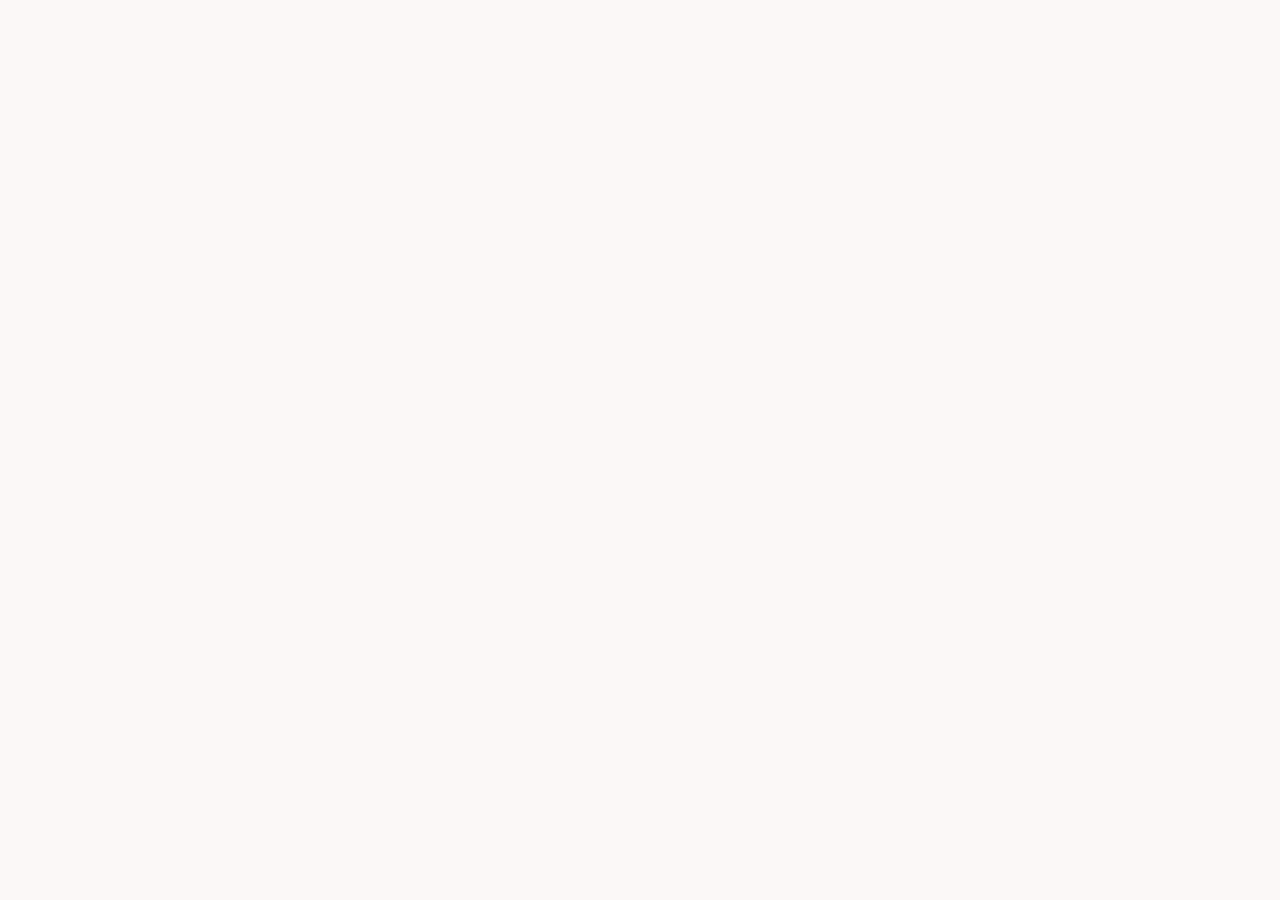
==== index.html @ 5ee0373e "第一次提交 上传网站" ====
<!DOCTYPE html>
<html>
<head>
<meta http-equiv="Content-Type" content="text/html; charset=UTF-8"/>
<meta http-equiv="X-UA-Compatible" content="IE=edge,chrome=1"/>
<meta name="viewport" content="width=device-width,initial-scale=1.0"/>
<meta name="description" content="Put on headphones"/>
<title>eLuvLetter</title>
<link rel="shortcut icon" type="image/x-icon" href="[data-uri]"/>
<link href="https://fonts.googleapis.com/css2?family=Dancing+Script:wght@400;500;600;700&family=Ma+Shan+Zheng&family=ZCOOL+KuaiLe&family=ZCOOL+QingKe+HuangYou&display=swap" rel="stylesheet">
<style>
@font-face{font-family:'Satisfy';font-style:normal;font-weight:400;src:url('[data-uri]') format('woff2')}html,body,div,span,applet,object,iframe,h1,h2,h3,h4,h5,h6,p,blockquote,pre,a,abbr,acronym,address,big,cite,code,del,dfn,em,img,ins,kbd,q,s,samp,small,strike,strong,sub,sup,tt,var,b,u,i,center,dl,dt,dd,ol,ul,li,fieldset,form,label,legend,table,caption,tbody,tfoot,thead,tr,th,td,article,aside,canvas,details,embed,figure,figcaption,footer,header,hgroup,menu,nav,output,ruby,section,summary,time,mark,audio,video{margin:0;padding:0;border:0;font:inherit;font-size:100%;vertical-align:baseline}article,aside,details,figcaption,figure,footer,header,hgroup,menu,nav,section,summary{display:block}html{line-height:1;-ms-content-zooming:none}body{font-family:'Dancing Script','Satisfy','ZCOOL KuaiLe','ZCOOL QingKe HuangYou','Ma Shan Zheng','STKaiti','KaiTi',cursive,serif;color:#837362;background:#fbf8f7;opacity:0}a{color:#9b4849;text-decoration:none;display:block}.unselect{-webkit-user-select:none;-moz-user-select:none;-khtml-user-select:none;-ms-user-select:none;-o-user-select:none;user-select:none}#wax{display:block;width:150px;height:150px;background:url([data-uri]) no-repeat}#wax-half{display:none;margin:0 auto;margin-top:45px;margin-bottom:-120px;width:139px;height:75px;background:url([data-uri]) no-repeat;background-position-y:-80px}#stamp{float:right;display:block;width:135px;height:110px;margin-top:-100px;margin-right:-7px;background:url([data-uri]) no-repeat}#stamp img{display:block;margin:8% auto;height:82%}#recipient{font-size:1.5em;line-height:1.6;float:left;cursor:default;user-select:none;-webkit-user-select:none;-moz-user-select:none;-o-user-select:none;color:#9b4849}#envelope{display:none}#open{width:150px;text-align:center;margin-top:50px;margin-left:200px}#flipback{position:fixed;bottom:5px;right:3px;font-size:20px}#close{position:absolute;bottom:0px;right:0px;display:block;width:100%;height:100%;cursor:grab}section.container{position:relative;width:600px;height:300px;margin:280px auto 0;perspective:1000px;-webkit-perspective:1000px;-moz-perspective:1000px}section.container>form.flip{width:100%;height:100%;position:absolute;transform:rotateY(180deg);-webkit-transform:rotateY(180deg);-moz-transform:rotateY(180deg);transform-style:preserve-3d;-webkit-transform-style:preserve-3d;-moz-transform-style:preserve-3d;transition:transform 0.7s 0s;-webkit-transition:-webkit-transform 0.7s 0s;-moz-transition:-moz-transform 0.7s 0s;transform-origin:center center;-webkit-transform-origin:center center;-moz-transform-origin:center center}section.container>form.flip>.front,section.container>form.flip>.back{position:absolute;width:100%;height:100%;backface-visibility:hidden;-webkit-backface-visibility:hidden;-moz-backface-visibility:hidden}section.container>form.flip>.back{transform:rotateY(180deg);-webkit-transform:rotateY(180deg);-moz-transform:rotateY(180deg);background:#837362;box-shadow:inset 0 10px 30px -10px rgba(0,0,0,0.3),inset 0 1px 0 rgba(0,0,0,0.2),inset 0 2px 0 rgba(255,255,255,0.2)}section.container:target>form.flip{transform:rotateY(0deg);-webkit-transform:rotateY(0deg);-moz-transform:rotateY(0deg)}.no-csstransforms3d section.container:target>form.flip>.back{display:none}.container#lid{position:relative;width:100%;height:50%;perspective:800px;-webkit-perspective:800px;-moz-perspective:800px;z-index:2;transition:z-index 0s 1s;-webkit-transition:z-index 0s 1s;-moz-transition:z-index 0s 1s}.no-csstransforms3d .container#lid{transition:none;-webkit-transition:none;-moz-transition:none}#content:target .container#lid{z-index:-1;transition:z-index 0s .5s;-webkit-transition:z-index 0s .5s;-moz-transition:z-index 0s .5s}.no-csstransforms3d #content:target .container#lid{transition:none;-webkit-transition:none;-moz-transition:none}.no-csstransforms3d .container#lid .back{display:none}.no-csstransforms3d #content:target .container#lid .back{display:block;top:-150px}#lid .flip{width:100%;height:100%;position:absolute;transform-style:preserve-3d;-webkit-transform-style:preserve-3d;-moz-transform-style:preserve-3d;transition:transform 0.5s 1s;-webkit-transition:-webkit-transform 0.5s 1s;-moz-transition:-moz-transform 0.5s 1s;transform-origin:left top;-webkit-transform-origin:left top;-moz-transform-origin:left top}#lid .flip>.front,#lid .flip>.back{position:absolute;width:100%;height:100%;backface-visibility:hidden;-webkit-backface-visibility:hidden;-moz-backface-visibility:hidden}#lid .flip>.back{transform:rotateX(180deg);-webkit-transform:rotateX(180deg);-moz-transform:rotateX(180deg)}#content:target #lid .flip{transform:rotateX(180deg);-webkit-transform:rotateX(180deg);-moz-transform:rotateX(180deg);transition-duration:0.5s;-webkit-transition-duration:0.5s;-moz-transition-duration:0.5s;transition-delay:0s;-webkit-transition-delay:0s;-moz-transition-delay:0s}#letter .flip>div,#lid .flip>div,section.container>form.flip>div{box-sizing:border-box;-webkit-box-sizing:border-box;-moz-box-sizing:border-box}#lid .flip .front,section.container>form.flip .front{background:beige url("[data-uri]");border:1px #eae1d5 solid;box-shadow:inset 0 0 10px 1px rgba(255,255,255,0.6),0 2px 3px -2px rgba(0,0,0,0.6);padding:20px 30px;color:#837362;text-shadow:0 1px 0 #fff,0 1px 0 #fff}section.container>form.flip>.front{font-size:1.25em;background:beige url("[data-uri]");padding:120px 20px 20px 40%;border:1px #eae1d5 solid}#lid .flip .front{font-size:1.25em;border-radius:0 0 40px 40px}#lid .flip .back{background:#837362;border-radius:40px 40px 0 0;border:35px solid rgba(255,255,255,0.1);border-bottom:none;box-shadow:inset 0 10px 30px 10px rgba(0,0,0,0.1)}#top{text-align:right;background:beige url("[data-uri]");background:-moz-linear-gradient(top,rgba(255,255,255,0) 0%,rgba(163,140,130,0.17) 100%),url("[data-uri]");background:-webkit-gradient(linear,left top,left bottom,color-stop(0%,rgba(255,255,255,0)),color-stop(100%,rgba(163,140,130,0.17))),url("[data-uri]");background:-webkit-linear-gradient(top,rgba(255,255,255,0) 0%,rgba(163,140,130,0.17) 100%),url("[data-uri]");background:-o-linear-gradient(top,rgba(255,255,255,0) 0%,rgba(163,140,130,0.17) 100%),url("[data-uri]");background:-ms-linear-gradient(top,rgba(255,255,255,0) 0%,rgba(163,140,130,0.17) 100%),url("[data-uri]");box-sizing:border-box;-webkit-box-sizing:border-box;-moz-box-sizing:border-box;width:100%;height:65%;position:absolute;left:0;bottom:0;z-index:1;border:1px #eae1d5 solid;box-shadow:inset 0 0 10px 1px rgba(255,255,255,0.6),0 -2px 4px -3px rgba(0,0,0,0.75),0 2px 3px -2px rgba(0,0,0,0.6)}#data{height:210px;overflow-y:auto;touch-action:pan-y}#data::-webkit-scrollbar{width:11px}#data::-webkit-scrollbar-thumb{background:#908172;border-radius:5px}#data::-webkit-scrollbar-track{border-radius:10px;background-color:#eae1d5}#letter{background:#fafafa;width:90%;height:95%;position:absolute;left:5%;top:5%;z-index:0;transition:0s 0s;-webkit-transition:.5s .5s;-moz-transition:.5s .5s;-o-transition:0s 0s}#content:target #letter{top:-40%;transition:.5s .5s;-webkit-transition:.5s .5s;-moz-transition:.5s .5s;-o-transition:.5s .5s}#letter .container{position:absolute;width:100%;perspective:800px;-webkit-perspective:800px;-moz-perspective:800px;top:0;left:0;transition:0s 0s;-webkit-transition:0s 0s;-moz-transition:0s 0s;z-index:1}#letter .flip{width:100%;height:100%}#letter .flip{position:absolute;transform-style:preserve-3d;-webkit-transform-style:preserve-3d;-moz-transform-style:preserve-3d;transition:transform 0.5s 0s;-webkit-transition:-webkit-transform 0.5s 0s;-moz-transition:-moz-transform 0.5s 0s;transform-origin:left top;-webkit-transform-origin:left top;-moz-transform-origin:left top}#letter .flip>.front,#letter .flip>.back{position:absolute;width:100%;height:100%;backface-visibility:hidden;-webkit-backface-visibility:hidden;-moz-backface-visibility:hidden}#letter .flip>.back{transform:rotateX(180deg);-webkit-transform:rotateX(180deg);-moz-transform:rotateX(180deg)}#content:target #letter .flip{transform:rotateX(180deg);-webkit-transform:rotateX(180deg);-moz-transform:rotateX(180deg);transition-duration:0.5s;-webkit-transition-duration:0.5s;-moz-transition-duration:0.5s;transition-delay:1s;-webkit-transition-delay:1s;-moz-transition-delay:1s}#content:target #letter .container{z-index:-1;transition:z-index 0s 1.5s;-webkit-transition:z-index 0s 1.5s;-moz-transition:z-index 0s 1.5s}#letter .flip .front{background:#fafafa;box-shadow:0 2px 3px 0 rgba(0,0,0,0.2)}.no-csstransforms3d #content:target #letter .flip .front{display:none}#letter .flip .back{background:#fafafa;background:-webkit-linear-gradient(top,#fafafa 90%,#f7f7f7 100%);background:-moz-linear-gradient(top,#fafafa 80%,#f7f7f7 100%);padding:40px 40px 0;font-size:18px;line-height:1.6;font-family:'Dancing Script','Satisfy','ZCOOL KuaiLe','ZCOOL QingKe HuangYou','Ma Shan Zheng','STKaiti','KaiTi',cursive,serif;border-bottom:1px solid rgba(255,255,255,0.5);box-shadow:0 -5px 8px -4px rgba(0,0,0,0.15)}.no-csstransforms3d #content:target #letter .flip .back{top:-140px}.letter{font-family:cursive}html{overscroll-behavior:none;touch-action:pan-y}#jsi-cherry-container{position:fixed;top:0;width:100%;height:100%;margin:0;padding:0;background-color:transparent;overflow:hidden;opacity:0.618;z-index:99}canvas{position:fixed;padding:0;margin:0;width:100%;height:100%;z-index:-1;top:0}@keyframes heartbit{0%{transform:rotate(45deg) scale(0.5)}100%{transform:rotate(45deg) scale(1)}}.heart{width:200px;height:200px;background:#e74949;position:absolute;transform:rotate(45deg) scale(0.5);animation:heartbit 0.5s alternate infinite}.heart::before{content:'';width:200px;height:100px;background:#e74949;position:absolute;left:0;top:-99px;border-radius:100px 100px 0 0}.heart::after{content:'';width:100px;height:200px;background:#e74949;position:absolute;left:-99px;top:0;border-radius:100px 0 0 100px}.typed-cursor{opacity:1;animation:blink 0.7s infinite;-webkit-animation:blink 0.7s infinite}@keyframes blink{0%{opacity:1}50%{opacity:0}100%{opacity:1}}@-webkit-keyframes blink{0%{opacity:1}50%{opacity:0}100%{opacity:1}}#footer{position:fixed;top:10px;right:10px}#music_btn{position:relative;margin:0 auto;display:none;width:40px;height:40px;cursor:pointer;background:url([data-uri]) no-repeat}.play{background-position-y:0px !important}.mute{background-position-y:-40px !important}
</style>
<script src="https://cdn.bootcdn.net/ajax/libs/jquery/3.7.1/jquery.min.js"></script>
</head>
<body class="unselect">
<div id="jsi-cherry-container"><canvas id="sakura"></canvas></div>
<div id="envelope">
<section class="container" id="contact">
<form class="flip">
<div class="front">
<a id="stamp" href="#"><img src="[data-uri]" alt="stamp"></a>
<span id="recipient"></span>
</div>
<div id="content" class="back">
<div id="letter">
<div class="container">
<div class="flip">
<div class="front"></div>
<div class="back">
<div id="data"><p class="letter"></p></div>
<a id="close" href="#"></a>
</div>
</div>
</div>
</div>
<div id="top">
<a id="wax-half" href="#"></a>
<a id="flipback" href="#contact">&hearts;</a>
</div>
<div id="lid" class="container">
<div class="flip">
<div class="front">
<a id="open" href="#content"><span id="wax"></span></a>
</div>
<div class="back"></div>
</div>
</div>
</div>
</form>
</section>
<div id="footer">
<audio id="music" preload="none" loop></audio>
<a id="music_btn" class="play" href="javascript:playPause();"></a>
</div>
</div>
<script id="sakura_point_vsh" type="x-shader/x_vertex">
uniform mat4 uProjection;uniform mat4 uModelview;uniform vec3 uResolution;uniform vec3 uOffset;uniform vec3 uDOF;uniform vec3 uFade;attribute vec3 aPosition;attribute vec3 aEuler;attribute vec2 aMisc;varying vec3 pposition;varying float psize;varying float palpha;varying float pdist;varying vec3 normX;varying vec3 normY;varying vec3 normZ;varying vec3 normal;varying float diffuse;varying float specular;varying float rstop;varying float distancefade;
void main(void){vec4 pos=uModelview*vec4(aPosition+uOffset,1.0);gl_Position=uProjection*pos;gl_PointSize=aMisc.x*uProjection[1][1]/-pos.z*uResolution.y*0.5;pposition=pos.xyz;psize=aMisc.x;pdist=length(pos.xyz);palpha=smoothstep(0.0,1.0,(pdist-0.1)/uFade.z);vec3 elrsn=sin(aEuler);vec3 elrcs=cos(aEuler);mat3 rotx=mat3(1.0,0.0,0.0,0.0,elrcs.x,elrsn.x,0.0,-elrsn.x,elrcs.x);mat3 roty=mat3(elrcs.y,0.0,-elrsn.y,0.0,1.0,0.0,elrsn.y,0.0,elrcs.y);mat3 rotz=mat3(elrcs.z,elrsn.z,0.0,-elrsn.z,elrcs.z,0.0,0.0,0.0,1.0);mat3 rotmat=rotx*roty*rotz;normal=rotmat[2];mat3 trrotm=mat3(rotmat[0][0],rotmat[1][0],rotmat[2][0],rotmat[0][1],rotmat[1][1],rotmat[2][1],rotmat[0][2],rotmat[1][2],rotmat[2][2]);normX=trrotm[0];normY=trrotm[1];normZ=trrotm[2];const vec3 lit=vec3(0.6917144638660746,0.6917144638660746,-0.20751433915982237);float tmpdfs=dot(lit,normal);if(tmpdfs<0.0){normal=-normal;tmpdfs=dot(lit,normal);}diffuse=0.4+tmpdfs;vec3 eyev=normalize(-pos.xyz);if(dot(eyev,normal)>0.0){vec3 hv=normalize(eyev+lit);specular=pow(max(dot(hv,normal),0.0),20.0);}else{specular=0.0;}rstop=clamp((abs(pdist-uDOF.x)-uDOF.y)/uDOF.z,0.0,1.0);rstop=pow(rstop,0.5);distancefade=min(1.0,exp((uFade.x-pdist)*0.69315/uFade.y));}
</script>
<script id="sakura_point_fsh" type="x-shader/x_fragment">
#ifdef GL_ES
precision highp float;
#endif
uniform vec3 uDOF;uniform vec3 uFade;const vec3 fadeCol=vec3(0.08,0.03,0.06);varying vec3 pposition;varying float psize;varying float palpha;varying float pdist;varying vec3 normX;varying vec3 normY;varying vec3 normZ;varying vec3 normal;varying float diffuse;varying float specular;varying float rstop;varying float distancefade;
float ellipse(vec2 p,vec2 o,vec2 r){vec2 lp=(p-o)/r;return length(lp)-1.0;}
void main(void){vec3 p=vec3(gl_PointCoord-vec2(0.5,0.5),0.0)*2.0;vec3 d=vec3(0.0,0.0,-1.0);float nd=normZ.z;if(abs(nd)<0.0001)discard;float np=dot(normZ,p);vec3 tp=p+d*np/nd;vec2 coord=vec2(dot(normX,tp),dot(normY,tp));const float flwrsn=0.258819045102521;const float flwrcs=0.965925826289068;mat2 flwrm=mat2(flwrcs,-flwrsn,flwrsn,flwrcs);vec2 flwrp=vec2(abs(coord.x),coord.y)*flwrm;float r;if(flwrp.x<0.0){r=ellipse(flwrp,vec2(0.065,0.024)*0.5,vec2(0.36,0.96)*0.5);}else{r=ellipse(flwrp,vec2(0.065,0.024)*0.5,vec2(0.58,0.96)*0.5);}if(r>rstop)discard;vec3 col=mix(vec3(1.0,0.8,0.75),vec3(1.0,0.9,0.87),r);float grady=mix(0.0,1.0,pow(coord.y*0.5+0.5,0.35));col*=vec3(1.0,grady,grady);col*=mix(0.8,1.0,pow(abs(coord.x),0.3));col=col*diffuse+specular;col=mix(fadeCol,col,distancefade);float alpha=(rstop>0.001)?(0.5-r/(rstop*2.0)):1.0;alpha=smoothstep(0.0,1.0,alpha)*palpha;gl_FragColor=vec4(col*0.5,alpha);}
</script>
<script id="fx_common_vsh" type="x-shader/x_vertex">
uniform vec3 uResolution;attribute vec2 aPosition;varying vec2 texCoord;varying vec2 screenCoord;
void main(void){gl_Position=vec4(aPosition,0.0,1.0);texCoord=aPosition.xy*0.5+vec2(0.5,0.5);screenCoord=aPosition.xy*vec2(uResolution.z,1.0);}
</script>
<script id="bg_fsh" type="x-shader/x_fragment">
#ifdef GL_ES
precision highp float;
#endif
uniform vec2 uTimes;varying vec2 texCoord;varying vec2 screenCoord;
void main(void){vec3 col;float c;vec2 tmpv=texCoord*vec2(0.8,1.0)-vec2(0.95,1.0);c=exp(-pow(length(tmpv)*1.8,2.0));col=mix(vec3(0.02,0.0,0.03),vec3(0.96,0.98,1.0)*1.5,c);gl_FragColor=vec4(col*0.5,1.0);}
</script>
<script id="fx_brightbuf_fsh" type="x-shader/x_fragment">
#ifdef GL_ES
precision highp float;
#endif
uniform sampler2D uSrc;uniform vec2 uDelta;varying vec2 texCoord;varying vec2 screenCoord;
void main(void){vec4 col=texture2D(uSrc,texCoord);gl_FragColor=vec4(col.rgb*2.0-vec3(0.5),1.0);}
</script>
<script id="fx_dirblur_r4_fsh" type="x-shader/x_fragment">
#ifdef GL_ES
precision highp float;
#endif
uniform sampler2D uSrc;uniform vec2 uDelta;uniform vec4 uBlurDir;varying vec2 texCoord;varying vec2 screenCoord;
void main(void){vec4 col=texture2D(uSrc,texCoord);col=col+texture2D(uSrc,texCoord+uBlurDir.xy*uDelta);col=col+texture2D(uSrc,texCoord-uBlurDir.xy*uDelta);col=col+texture2D(uSrc,texCoord+(uBlurDir.xy+uBlurDir.zw)*uDelta);col=col+texture2D(uSrc,texCoord-(uBlurDir.xy+uBlurDir.zw)*uDelta);gl_FragColor=col/5.0;}
</script>
<script id="fx_common_fsh" type="x-shader/x_fragment">
#ifdef GL_ES
precision highp float;
#endif
uniform sampler2D uSrc;uniform vec2 uDelta;varying vec2 texCoord;varying vec2 screenCoord;
void main(void){gl_FragColor=texture2D(uSrc,texCoord);}
</script>
<script id="pp_final_vsh" type="x-shader/x_vertex">
uniform vec3 uResolution;attribute vec2 aPosition;varying vec2 texCoord;varying vec2 screenCoord;
void main(void){gl_Position=vec4(aPosition,0.0,1.0);texCoord=aPosition.xy*0.5+vec2(0.5,0.5);screenCoord=aPosition.xy*vec2(uResolution.z,1.0);}
</script>
<script id="pp_final_fsh" type="x-shader/x_fragment">
#ifdef GL_ES
precision highp float;
#endif
uniform sampler2D uSrc;uniform sampler2D uBloom;uniform vec2 uDelta;varying vec2 texCoord;varying vec2 screenCoord;
void main(void){vec4 srccol=texture2D(uSrc,texCoord)*2.0;vec4 bloomcol=texture2D(uBloom,texCoord);vec4 col=srccol+bloomcol*(vec4(1.0)+srccol);col*=smoothstep(1.0,0.0,pow(length((texCoord-vec2(0.5))*2.0),1.2)*0.5);col=pow(col,vec4(0.45454545454545));gl_FragColor=vec4(col.rgb,1.0);gl_FragColor.a=1.0;}
</script>
<script>
(function webpackUniversalModuleDefinition(root,factory){if(typeof exports==='object'&&typeof module==='object')module.exports=factory();else if(typeof define==='function'&&define.amd)define([],factory);else if(typeof exports==='object')exports["Typed"]=factory();else
root["Typed"]=factory();})(this,function(){return(function(modules){let installedModules={};function __webpack_require__(moduleId){if(installedModules[moduleId])return installedModules[moduleId].exports;let module=installedModules[moduleId]={exports:{},id:moduleId,loaded:false};modules[moduleId].call(module.exports,module,module.exports,__webpack_require__);module.loaded=true;return module.exports;}__webpack_require__.m=modules;__webpack_require__.c=installedModules;__webpack_require__.p="";return __webpack_require__(0);})([(function(module,exports,__webpack_require__){'use strict';Object.defineProperty(exports,'__esModule',{value:true});let _createClass=(function(){function defineProperties(target,props){for(let i=0;i<props.length;i++){let descriptor=props[i];descriptor.enumerable=descriptor.enumerable||false;descriptor.configurable=true;if('value' in descriptor)descriptor.writable=true;Object.defineProperty(target,descriptor.key,descriptor);}}return function(Constructor,protoProps,staticProps){if(protoProps)defineProperties(Constructor.prototype,protoProps);if(staticProps)defineProperties(Constructor,staticProps);return Constructor;};})();function _classCallCheck(instance,Constructor){if(!(instance instanceof Constructor)){throw new TypeError('Cannot call a class as a function');}}let _initializerJs=__webpack_require__(1);let _htmlParserJs=__webpack_require__(3);let Typed=(function(){function Typed(elementId,options){_classCallCheck(this,Typed);_initializerJs.initializer.load(this,options,elementId);this.begin();}_createClass(Typed,[{key:'toggle',value:function toggle(){this.pause.status ? this.start():this.stop();}},{key:'stop',value:function stop(){if(this.typingComplete)return;if(this.pause.status)return;this.toggleBlinking(true);this.pause.status=true;this.options.onStop(this.arrayPos,this);}},{key:'start',value:function start(){if(this.typingComplete)return;if(!this.pause.status)return;this.pause.status=false;if(this.pause.typewrite){this.typewrite(this.pause.curString,this.pause.curStrPos);}else{this.backspace(this.pause.curString,this.pause.curStrPos);}this.options.onStart(this.arrayPos,this);}},{key:'destroy',value:function destroy(){this.reset(false);this.options.onDestroy(this);}},{key:'reset',value:function reset(){let restart=arguments.length<=0||arguments[0]===undefined ? true:arguments[0];clearInterval(this.timeout);this.replaceText('');if(this.cursor&&this.cursor.parentNode){this.cursor.parentNode.removeChild(this.cursor);this.cursor=null;}this.strPos=0;this.arrayPos=0;this.curLoop=0;if(restart){this.insertCursor();this.options.onReset(this);this.begin();}}},{key:'begin',value:function begin(){let _this=this;this.typingComplete=false;this.shuffleStringsIfNeeded(this);this.insertCursor();if(this.bindInputFocusEvents)this.bindFocusEvents();this.timeout=setTimeout(function(){if(!_this.currentElContent||_this.currentElContent.length===0){_this.typewrite(_this.strings[_this.sequence[_this.arrayPos]],_this.strPos);}else{_this.backspace(_this.currentElContent,_this.currentElContent.length);}},this.startDelay);}},{key:'typewrite',value:function typewrite(curString,curStrPos){let _this2=this;if(this.fadeOut&&this.el.classList.contains(this.fadeOutClass)){this.el.classList.remove(this.fadeOutClass);if(this.cursor)this.cursor.classList.remove(this.fadeOutClass);}let humanize=this.humanizer(this.typeSpeed);let numChars=1;if(this.pause.status===true){this.setPauseStatus(curString,curStrPos,true);return;}this.timeout=setTimeout(function(){curStrPos=_htmlParserJs.htmlParser.typeHtmlChars(curString,curStrPos,_this2);let pauseTime=0;let substr=curString.substr(curStrPos);if(substr.charAt(0)==='^'){if(/^\^\d+/.test(substr)){let skip=1;substr=/\d+/.exec(substr)[0];skip+=substr.length;pauseTime=parseInt(substr);_this2.temporaryPause=true;_this2.options.onTypingPaused(_this2.arrayPos,_this2);curString=curString.substring(0,curStrPos)+curString.substring(curStrPos+skip);_this2.toggleBlinking(true);}}if(substr.charAt(0)==='`'){while(curString.substr(curStrPos+numChars).charAt(0)!=='`'){numChars++;if(curStrPos+numChars>curString.length)break;}let stringBeforeSkip=curString.substring(0,curStrPos);let stringSkipped=curString.substring(stringBeforeSkip.length+1,curStrPos+numChars);let stringAfterSkip=curString.substring(curStrPos+numChars+1);curString=stringBeforeSkip+stringSkipped+stringAfterSkip;numChars--;}_this2.timeout=setTimeout(function(){_this2.toggleBlinking(false);if(curStrPos===curString.length){_this2.doneTyping(curString,curStrPos);}else{_this2.keepTyping(curString,curStrPos,numChars);}if(_this2.temporaryPause){_this2.temporaryPause=false;_this2.options.onTypingResumed(_this2.arrayPos,_this2);}},pauseTime);},humanize);}},{key:'keepTyping',value:function keepTyping(curString,curStrPos,numChars){if(curStrPos===0){this.toggleBlinking(false);this.options.preStringTyped(this.arrayPos,this);}curStrPos+=numChars;let nextString=curString.substr(0,curStrPos);this.replaceText(nextString);this.typewrite(curString,curStrPos);}},{key:'doneTyping',value:function doneTyping(curString,curStrPos){let _this3=this;this.options.onStringTyped(this.arrayPos,this);this.toggleBlinking(true);if(this.arrayPos===this.strings.length-1){this.complete();if(this.loop===false||this.curLoop===this.loopCount){return;}}this.timeout=setTimeout(function(){_this3.backspace(curString,curStrPos);},this.backDelay);}},{key:'backspace',value:function backspace(curString,curStrPos){let _this4=this;if(this.pause.status===true){this.setPauseStatus(curString,curStrPos,true);return;}if(this.fadeOut)return this.initFadeOut();this.toggleBlinking(false);let humanize=this.humanizer(this.backSpeed);this.timeout=setTimeout(function(){curStrPos=_htmlParserJs.htmlParser.backSpaceHtmlChars(curString,curStrPos,_this4);let curStringAtPosition=curString.substr(0,curStrPos);_this4.replaceText(curStringAtPosition);if(_this4.smartBackspace){let nextString=_this4.strings[_this4.arrayPos+1];if(nextString&&curStringAtPosition===nextString.substr(0,curStrPos)){_this4.stopNum=curStrPos;}else{_this4.stopNum=0;}}if(curStrPos>_this4.stopNum){curStrPos--;_this4.backspace(curString,curStrPos);}else if(curStrPos<=_this4.stopNum){_this4.arrayPos++;if(_this4.arrayPos===_this4.strings.length){_this4.arrayPos=0;_this4.options.onLastStringBackspaced();_this4.shuffleStringsIfNeeded();_this4.begin();}else{_this4.typewrite(_this4.strings[_this4.sequence[_this4.arrayPos]],curStrPos);}}},humanize);}},{key:'complete',value:function complete(){this.options.onComplete(this);if(this.loop){this.curLoop++;}else{this.typingComplete=true;}}},{key:'setPauseStatus',value:function setPauseStatus(curString,curStrPos,isTyping){this.pause.typewrite=isTyping;this.pause.curString=curString;this.pause.curStrPos=curStrPos;}},{key:'toggleBlinking',value:function toggleBlinking(isBlinking){if(!this.cursor)return;if(this.pause.status)return;if(this.cursorBlinking===isBlinking)return;this.cursorBlinking=isBlinking;let status=isBlinking ? 'infinite':0;this.cursor.style.animationIterationCount=status;}},{key:'humanizer',value:function humanizer(speed){return Math.round(Math.random()*speed/2)+speed;}},{key:'shuffleStringsIfNeeded',value:function shuffleStringsIfNeeded(){if(!this.shuffle)return;this.sequence=this.sequence.sort(function(){return Math.random()-0.5;});}},{key:'initFadeOut',value:function initFadeOut(){let _this5=this;this.el.className+=' '+this.fadeOutClass;if(this.cursor)this.cursor.className+=' '+this.fadeOutClass;return setTimeout(function(){_this5.arrayPos++;_this5.replaceText('');if(_this5.strings.length>_this5.arrayPos){_this5.typewrite(_this5.strings[_this5.sequence[_this5.arrayPos]],0);}else{_this5.typewrite(_this5.strings[0],0);_this5.arrayPos=0;}},this.fadeOutDelay);}},{key:'replaceText',value:function replaceText(str){if(this.attr){this.el.setAttribute(this.attr,str);}else{if(this.isInput){this.el.value=str;}else if(this.contentType==='html'){this.el.innerHTML=str;}else{this.el.textContent=str;}}}},{key:'bindFocusEvents',value:function bindFocusEvents(){let _this6=this;if(!this.isInput)return;this.el.addEventListener('focus',function(e){_this6.stop();});this.el.addEventListener('blur',function(e){if(_this6.el.value&&_this6.el.value.length!==0){return;}_this6.start();});}},{key:'insertCursor',value:function insertCursor(){if(!this.showCursor)return;if(this.cursor)return;this.cursor=document.createElement('span');this.cursor.className='typed-cursor';this.cursor.innerHTML=this.cursorChar;this.el.parentNode&&this.el.parentNode.insertBefore(this.cursor,this.el.nextSibling);}}]);return Typed;})();exports['default']=Typed;module.exports=exports['default'];}),(function(module,exports,__webpack_require__){'use strict';Object.defineProperty(exports,'__esModule',{value:true});let _extends=Object.assign||function(target){for(let i=1;i<arguments.length;i++){let source=arguments[i];for(let key in source){if(Object.prototype.hasOwnProperty.call(source,key)){target[key]=source[key];}}}return target;};let _createClass=(function(){function defineProperties(target,props){for(let i=0;i<props.length;i++){let descriptor=props[i];descriptor.enumerable=descriptor.enumerable||false;descriptor.configurable=true;if('value' in descriptor)descriptor.writable=true;Object.defineProperty(target,descriptor.key,descriptor);}}return function(Constructor,protoProps,staticProps){if(protoProps)defineProperties(Constructor.prototype,protoProps);if(staticProps)defineProperties(Constructor,staticProps);return Constructor;};})();function _interopRequireDefault(obj){return obj&&obj.__esModule ? obj:{'default':obj};}function _classCallCheck(instance,Constructor){if(!(instance instanceof Constructor)){throw new TypeError('Cannot call a class as a function');}}let _defaultsJs=__webpack_require__(2);let _defaultsJs2=_interopRequireDefault(_defaultsJs);let Initializer=(function(){function Initializer(){_classCallCheck(this,Initializer);}_createClass(Initializer,[{key:'load',value:function load(self,options,elementId){if(typeof elementId==='string'){self.el=document.querySelector(elementId);}else{self.el=elementId;}self.options=_extends({},_defaultsJs2['default'],options);self.isInput=self.el.tagName.toLowerCase()==='input';self.attr=self.options.attr;self.bindInputFocusEvents=self.options.bindInputFocusEvents;self.showCursor=self.isInput ? false:self.options.showCursor;self.cursorChar=self.options.cursorChar;self.cursorBlinking=true;self.elContent=self.attr ? self.el.getAttribute(self.attr):self.el.textContent;self.contentType=self.options.contentType;self.typeSpeed=self.options.typeSpeed;self.startDelay=self.options.startDelay;self.backSpeed=self.options.backSpeed;self.smartBackspace=self.options.smartBackspace;self.backDelay=self.options.backDelay;self.fadeOut=self.options.fadeOut;self.fadeOutClass=self.options.fadeOutClass;self.fadeOutDelay=self.options.fadeOutDelay;self.isPaused=false;self.strings=self.options.strings.map(function(s){return s.trim();});if(typeof self.options.stringsElement==='string'){self.stringsElement=document.querySelector(self.options.stringsElement);}else{self.stringsElement=self.options.stringsElement;}if(self.stringsElement){self.strings=[];self.stringsElement.style.display='none';let strings=Array.prototype.slice.apply(self.stringsElement.children);let _iteratorNormalCompletion=true;let _didIteratorError=false;let _iteratorError=undefined;try{for(let _iterator=strings[Symbol.iterator](),_step;!(_iteratorNormalCompletion=(_step=_iterator.next()).done);_iteratorNormalCompletion=true){let s=_step.value;self.strings.push(s.innerHTML.trim());}}catch(err){_didIteratorError=true;_iteratorError=err;}finally{try{if(!_iteratorNormalCompletion&&_iterator['return']){_iterator['return']();}}finally{if(_didIteratorError){throw _iteratorError;}}}}self.strPos=0;self.arrayPos=0;self.stopNum=0;self.loop=self.options.loop;self.loopCount=self.options.loopCount;self.curLoop=0;self.shuffle=self.options.shuffle;self.sequence=[];self.pause={status:false,typewrite:true,curString:'',curStrPos:0};self.typingComplete=false;for(let i in self.strings){self.sequence[i]=i;}self.currentElContent=this.getCurrentElContent(self);self.autoInsertCss=self.options.autoInsertCss;this.appendAnimationCss(self);}},{key:'getCurrentElContent',value:function getCurrentElContent(self){let elContent='';if(self.attr){elContent=self.el.getAttribute(self.attr);}else if(self.isInput){elContent=self.el.value;}else if(self.contentType==='html'){elContent=self.el.innerHTML;}else{elContent=self.el.textContent;}return elContent;}},{key:'appendAnimationCss',value:function appendAnimationCss(self){if(!self.autoInsertCss){return;}if(!self.showCursor||!self.fadeOut){return;}let css=document.createElement('style');css.type='text/css';let innerCss='';if(self.showCursor){innerCss+='\n        .typed-cursor{\n          opacity:1;\n          animation:typedjsBlink 0.7s infinite;\n-webkit-animation:typedjsBlink 0.7s infinite;\n                  animation:typedjsBlink 0.7s infinite;\n}\n        @keyframes typedjsBlink{\n          50%{opacity:0.0;}\n}\n        @-webkit-keyframes typedjsBlink{\n          0%{opacity:1;}\n          50%{opacity:0.0;}\n          100%{opacity:1;}\n}\n      ';}if(self.fadeOut){innerCss+='\n        .typed-fade-out{\n          opacity:0;\n          transition:opacity .25s;\n-webkit-animation:0;\n                  animation:0;\n}\n      ';}if(css.length===0){return;}css.innerHTML=innerCss;document.head.appendChild(css);}}]);return Initializer;})();exports['default']=Initializer;let initializer=new Initializer();exports.initializer=initializer;}),(function(module,exports){'use strict';Object.defineProperty(exports,'__esModule',{value:true});let defaults={strings:['These are the default values...','You know what you should do?','Use your own!','Have a great day!'],stringsElement:null,typeSpeed:0,startDelay:0,backSpeed:0,smartBackspace:true,shuffle:false,backDelay:700,fadeOut:false,fadeOutClass:'typed-fade-out',fadeOutDelay:500,loop:false,loopCount:Infinity,showCursor:true,cursorChar:'|',autoInsertCss:true,attr:null,bindInputFocusEvents:false,contentType:'html',onComplete:function onComplete(self){},preStringTyped:function preStringTyped(arrayPos,self){},onStringTyped:function onStringTyped(arrayPos,self){},onLastStringBackspaced:function onLastStringBackspaced(self){},onTypingPaused:function onTypingPaused(arrayPos,self){},onTypingResumed:function onTypingResumed(arrayPos,self){},onReset:function onReset(self){},onStop:function onStop(arrayPos,self){},onStart:function onStart(arrayPos,self){},onDestroy:function onDestroy(self){}};exports['default']=defaults;module.exports=exports['default'];}),(function(module,exports){'use strict';Object.defineProperty(exports,'__esModule',{value:true});let _createClass=(function(){function defineProperties(target,props){for(let i=0;i<props.length;i++){let descriptor=props[i];descriptor.enumerable=descriptor.enumerable||false;descriptor.configurable=true;if('value' in descriptor)descriptor.writable=true;Object.defineProperty(target,descriptor.key,descriptor);}}return function(Constructor,protoProps,staticProps){if(protoProps)defineProperties(Constructor.prototype,protoProps);if(staticProps)defineProperties(Constructor,staticProps);return Constructor;};})();function _classCallCheck(instance,Constructor){if(!(instance instanceof Constructor)){throw new TypeError('Cannot call a class as a function');}}let HTMLParser=(function(){function HTMLParser(){_classCallCheck(this,HTMLParser);}_createClass(HTMLParser,[{key:'typeHtmlChars',value:function typeHtmlChars(curString,curStrPos,self){if(self.contentType!=='html')return curStrPos;let curChar=curString.substr(curStrPos).charAt(0);if(curChar==='<'||curChar==='&'){let endTag='';if(curChar==='<'){endTag='>';}else{endTag=';';}while(curString.substr(curStrPos+1).charAt(0)!==endTag){curStrPos++;if(curStrPos+1>curString.length){break;}}curStrPos++;}return curStrPos;}},{key:'backSpaceHtmlChars',value:function backSpaceHtmlChars(curString,curStrPos,self){if(self.contentType!=='html')return curStrPos;let curChar=curString.substr(curStrPos).charAt(0);if(curChar==='>'||curChar===';'){let endTag='';if(curChar==='>'){endTag='<';}else{endTag='&';}while(curString.substr(curStrPos-1).charAt(0)!==endTag){curStrPos--;if(curStrPos<0){break;}}curStrPos--;}return curStrPos;}}]);return HTMLParser;})();exports['default']=HTMLParser;let htmlParser=new HTMLParser();exports.htmlParser=htmlParser;})])});;
</script>
<script>
var Vector3={};var Matrix44={};Vector3.create=function(x,y,z){return{'x':x,'y':y,'z':z};};Vector3.dot=function(v0,v1){return v0.x*v1.x+v0.y*v1.y+v0.z*v1.z;};Vector3.cross=function(v,v0,v1){v.x=v0.y*v1.z-v0.z*v1.y;v.y=v0.z*v1.x-v0.x*v1.z;v.z=v0.x*v1.y-v0.y*v1.x;};Vector3.normalize=function(v){var l=v.x*v.x+v.y*v.y+v.z*v.z;if(l>0.00001){l=1.0/Math.sqrt(l);v.x*=l;v.y*=l;v.z*=l;}};Vector3.arrayForm=function(v){if(v.array){v.array[0]=v.x;v.array[1]=v.y;v.array[2]=v.z;}else{v.array=new Float32Array([v.x,v.y,v.z]);}return v.array;};Matrix44.createIdentity=function(){return new Float32Array([1.0,0.0,0.0,0.0,0.0,1.0,0.0,0.0,0.0,0.0,1.0,0.0,0.0,0.0,0.0,1.0]);};Matrix44.loadProjection=function(m,aspect,vdeg,near,far){var h=near*Math.tan(vdeg*Math.PI/180.0*0.5)*2.0;var w=h*aspect;m[0]=2.0*near/w;m[1]=0.0;m[2]=0.0;m[3]=0.0;m[4]=0.0;m[5]=2.0*near/h;m[6]=0.0;m[7]=0.0;m[8]=0.0;m[9]=0.0;m[10]=-(far+near)/(far-near);m[11]=-1.0;m[12]=0.0;m[13]=0.0;m[14]=-2.0*far*near/(far-near);m[15]=0.0;};Matrix44.loadLookAt=function(m,vpos,vlook,vup){var frontv=Vector3.create(vpos.x-vlook.x,vpos.y-vlook.y,vpos.z-vlook.z);Vector3.normalize(frontv);var sidev=Vector3.create(1.0,0.0,0.0);Vector3.cross(sidev,vup,frontv);Vector3.normalize(sidev);var topv=Vector3.create(1.0,0.0,0.0);Vector3.cross(topv,frontv,sidev);Vector3.normalize(topv);m[0]=sidev.x;m[1]=topv.x;m[2]=frontv.x;m[3]=0.0;m[4]=sidev.y;m[5]=topv.y;m[6]=frontv.y;m[7]=0.0;m[8]=sidev.z;m[9]=topv.z;m[10]=frontv.z;m[11]=0.0;m[12]=-(vpos.x*m[0]+vpos.y*m[4]+vpos.z*m[8]);m[13]=-(vpos.x*m[1]+vpos.y*m[5]+vpos.z*m[9]);m[14]=-(vpos.x*m[2]+vpos.y*m[6]+vpos.z*m[10]);m[15]=1.0;};var timeInfo={'start':0,'prev':0,'delta':0,'elapsed':0};var gl;var renderSpec={'width':0,'height':0,'aspect':1,'array':new Float32Array(3),'halfWidth':0,'halfHeight':0,'halfArray':new Float32Array(3)};renderSpec.setSize=function(w,h){renderSpec.width=w;renderSpec.height=h;renderSpec.aspect=renderSpec.width/renderSpec.height;renderSpec.array[0]=renderSpec.width;renderSpec.array[1]=renderSpec.height;renderSpec.array[2]=renderSpec.aspect;renderSpec.halfWidth=Math.floor(w/2);renderSpec.halfHeight=Math.floor(h/2);renderSpec.halfArray[0]=renderSpec.halfWidth;renderSpec.halfArray[1]=renderSpec.halfHeight;renderSpec.halfArray[2]=renderSpec.halfWidth/renderSpec.halfHeight;};function deleteRenderTarget(rt){gl.deleteFramebuffer(rt.frameBuffer);gl.deleteRenderbuffer(rt.renderBuffer);gl.deleteTexture(rt.texture);}function createRenderTarget(w,h){var ret={'width':w,'height':h,'sizeArray':new Float32Array([w,h,w/h]),'dtxArray':new Float32Array([1.0/w,1.0/h])};ret.frameBuffer=gl.createFramebuffer();ret.renderBuffer=gl.createRenderbuffer();ret.texture=gl.createTexture();gl.bindTexture(gl.TEXTURE_2D,ret.texture);gl.texImage2D(gl.TEXTURE_2D,0,gl.RGBA,w,h,0,gl.RGBA,gl.UNSIGNED_BYTE,null);gl.texParameteri(gl.TEXTURE_2D,gl.TEXTURE_WRAP_S,gl.CLAMP_TO_EDGE);gl.texParameteri(gl.TEXTURE_2D,gl.TEXTURE_WRAP_T,gl.CLAMP_TO_EDGE);gl.texParameteri(gl.TEXTURE_2D,gl.TEXTURE_MAG_FILTER,gl.LINEAR);gl.texParameteri(gl.TEXTURE_2D,gl.TEXTURE_MIN_FILTER,gl.LINEAR);gl.bindFramebuffer(gl.FRAMEBUFFER,ret.frameBuffer);gl.framebufferTexture2D(gl.FRAMEBUFFER,gl.COLOR_ATTACHMENT0,gl.TEXTURE_2D,ret.texture,0);gl.bindRenderbuffer(gl.RENDERBUFFER,ret.renderBuffer);gl.renderbufferStorage(gl.RENDERBUFFER,gl.DEPTH_COMPONENT16,w,h);gl.framebufferRenderbuffer(gl.FRAMEBUFFER,gl.DEPTH_ATTACHMENT,gl.RENDERBUFFER,ret.renderBuffer);gl.bindTexture(gl.TEXTURE_2D,null);gl.bindRenderbuffer(gl.RENDERBUFFER,null);gl.bindFramebuffer(gl.FRAMEBUFFER,null);return ret;}function compileShader(shtype,shsrc){var retsh=gl.createShader(shtype);gl.shaderSource(retsh,shsrc);gl.compileShader(retsh);if(!gl.getShaderParameter(retsh,gl.COMPILE_STATUS)){var errlog=gl.getShaderInfoLog(retsh);gl.deleteShader(retsh);console.error(errlog);return null;}return retsh;}function createShader(vtxsrc,frgsrc,uniformlist,attrlist){var vsh=compileShader(gl.VERTEX_SHADER,vtxsrc);var fsh=compileShader(gl.FRAGMENT_SHADER,frgsrc);if(vsh==null||fsh==null){return null;}var prog=gl.createProgram();gl.attachShader(prog,vsh);gl.attachShader(prog,fsh);gl.deleteShader(vsh);gl.deleteShader(fsh);gl.linkProgram(prog);if(!gl.getProgramParameter(prog,gl.LINK_STATUS)){var errlog=gl.getProgramInfoLog(prog);console.error(errlog);return null;}if(uniformlist){prog.uniforms={};for(var i=0;i<uniformlist.length;i++){prog.uniforms[uniformlist[i]]=gl.getUniformLocation(prog,uniformlist[i]);}}if(attrlist){prog.attributes={};for(var i=0;i<attrlist.length;i++){var attr=attrlist[i];prog.attributes[attr]=gl.getAttribLocation(prog,attr);}}return prog;}function useShader(prog){gl.useProgram(prog);for(var attr in prog.attributes){gl.enableVertexAttribArray(prog.attributes[attr]);;}}function unuseShader(prog){for(var attr in prog.attributes){gl.disableVertexAttribArray(prog.attributes[attr]);;}gl.useProgram(null);}var projection={'angle':60,'nearfar':new Float32Array([0.1,100.0]),'matrix':Matrix44.createIdentity()};var camera={'position':Vector3.create(0,0,100),'lookat':Vector3.create(0,0,0),'up':Vector3.create(0,1,0),'dof':Vector3.create(10.0,4.0,8.0),'matrix':Matrix44.createIdentity()};var pointFlower={};var meshFlower={};var sceneStandBy=false;var BlossomParticle=function(){this.velocity=new Array(3);this.rotation=new Array(3);this.position=new Array(3);this.euler=new Array(3);this.size=1.0;this.alpha=1.0;this.zkey=0.0;};BlossomParticle.prototype.setVelocity=function(vx,vy,vz){this.velocity[0]=vx;this.velocity[1]=vy;this.velocity[2]=vz;};BlossomParticle.prototype.setRotation=function(rx,ry,rz){this.rotation[0]=rx;this.rotation[1]=ry;this.rotation[2]=rz;};BlossomParticle.prototype.setPosition=function(nx,ny,nz){this.position[0]=nx;this.position[1]=ny;this.position[2]=nz;};BlossomParticle.prototype.setEulerAngles=function(rx,ry,rz){this.euler[0]=rx;this.euler[1]=ry;this.euler[2]=rz;};BlossomParticle.prototype.setSize=function(s){this.size=s;};BlossomParticle.prototype.update=function(dt,et){this.position[0]+=this.velocity[0]*dt;this.position[1]+=this.velocity[1]*dt;this.position[2]+=this.velocity[2]*dt;this.euler[0]+=this.rotation[0]*dt;this.euler[1]+=this.rotation[1]*dt;this.euler[2]+=this.rotation[2]*dt;};function createPointFlowers(){var prm=gl.getParameter(gl.ALIASED_POINT_SIZE_RANGE);renderSpec.pointSize={'min':prm[0],'max':prm[1]};var vtxsrc=document.getElementById("sakura_point_vsh").textContent;var frgsrc=document.getElementById("sakura_point_fsh").textContent;pointFlower.program=createShader(vtxsrc,frgsrc,['uProjection','uModelview','uResolution','uOffset','uDOF','uFade'],['aPosition','aEuler','aMisc']);useShader(pointFlower.program);pointFlower.offset=new Float32Array([0.0,0.0,0.0]);pointFlower.fader=Vector3.create(0.0,10.0,0.0);pointFlower.numFlowers=1600;pointFlower.particles=new Array(pointFlower.numFlowers);pointFlower.dataArray=new Float32Array(pointFlower.numFlowers*(3+3+2));pointFlower.positionArrayOffset=0;pointFlower.eulerArrayOffset=pointFlower.numFlowers*3;pointFlower.miscArrayOffset=pointFlower.numFlowers*6;pointFlower.buffer=gl.createBuffer();gl.bindBuffer(gl.ARRAY_BUFFER,pointFlower.buffer);gl.bufferData(gl.ARRAY_BUFFER,pointFlower.dataArray,gl.DYNAMIC_DRAW);gl.bindBuffer(gl.ARRAY_BUFFER,null);unuseShader(pointFlower.program);for(var i=0;i<pointFlower.numFlowers;i++){pointFlower.particles[i]=new BlossomParticle();}}function initPointFlowers(){pointFlower.area=Vector3.create(20.0,20.0,20.0);pointFlower.area.x=pointFlower.area.y*renderSpec.aspect;pointFlower.fader.x=10.0;pointFlower.fader.y=pointFlower.area.z;pointFlower.fader.z=0.1;var PI2=Math.PI*2.0;var tmpv3=Vector3.create(0,0,0);var tmpv=0;var symmetryrand=function(){return(Math.random()*2.0-1.0);};for(var i=0;i<pointFlower.numFlowers;i++){var tmpprtcl=pointFlower.particles[i];tmpv3.x=symmetryrand()*0.3+0.8;tmpv3.y=symmetryrand()*0.2-1.0;tmpv3.z=symmetryrand()*0.3+0.5;Vector3.normalize(tmpv3);tmpv=2.0+Math.random()*1.0;tmpprtcl.setVelocity(tmpv3.x*tmpv,tmpv3.y*tmpv,tmpv3.z*tmpv);tmpprtcl.setRotation(symmetryrand()*PI2*0.5,symmetryrand()*PI2*0.5,symmetryrand()*PI2*0.5);tmpprtcl.setPosition(symmetryrand()*pointFlower.area.x,symmetryrand()*pointFlower.area.y,symmetryrand()*pointFlower.area.z);tmpprtcl.setEulerAngles(Math.random()*Math.PI*2.0,Math.random()*Math.PI*2.0,Math.random()*Math.PI*2.0);tmpprtcl.setSize(0.9+Math.random()*0.1);}}function renderPointFlowers(){var PI2=Math.PI*2.0;var limit=[pointFlower.area.x,pointFlower.area.y,pointFlower.area.z];var repeatPos=function(prt,cmp,limit){if(Math.abs(prt.position[cmp])-prt.size*0.5>limit){if(prt.position[cmp]>0){prt.position[cmp]-=limit*2.0;}else{prt.position[cmp]+=limit*2.0;}}};var repeatEuler=function(prt,cmp){prt.euler[cmp]=prt.euler[cmp] % PI2;if(prt.euler[cmp]<0.0){prt.euler[cmp]+=PI2;}};for(var i=0;i<pointFlower.numFlowers;i++){var prtcl=pointFlower.particles[i];prtcl.update(timeInfo.delta,timeInfo.elapsed);repeatPos(prtcl,0,pointFlower.area.x);repeatPos(prtcl,1,pointFlower.area.y);repeatPos(prtcl,2,pointFlower.area.z);repeatEuler(prtcl,0);repeatEuler(prtcl,1);repeatEuler(prtcl,2);prtcl.alpha=1.0;prtcl.zkey=(camera.matrix[2]*prtcl.position[0]+camera.matrix[6]*prtcl.position[1]+camera.matrix[10]*prtcl.position[2]+camera.matrix[14]);}pointFlower.particles.sort(function(p0,p1){return p0.zkey-p1.zkey;});var ipos=pointFlower.positionArrayOffset;var ieuler=pointFlower.eulerArrayOffset;var imisc=pointFlower.miscArrayOffset;for(var i=0;i<pointFlower.numFlowers;i++){var prtcl=pointFlower.particles[i];pointFlower.dataArray[ipos]=prtcl.position[0];pointFlower.dataArray[ipos+1]=prtcl.position[1];pointFlower.dataArray[ipos+2]=prtcl.position[2];ipos+=3;pointFlower.dataArray[ieuler]=prtcl.euler[0];pointFlower.dataArray[ieuler+1]=prtcl.euler[1];pointFlower.dataArray[ieuler+2]=prtcl.euler[2];ieuler+=3;pointFlower.dataArray[imisc]=prtcl.size;pointFlower.dataArray[imisc+1]=prtcl.alpha;imisc+=2;}gl.enable(gl.BLEND);gl.blendFunc(gl.SRC_ALPHA,gl.ONE_MINUS_SRC_ALPHA);var prog=pointFlower.program;useShader(prog);gl.uniformMatrix4fv(prog.uniforms.uProjection,false,projection.matrix);gl.uniformMatrix4fv(prog.uniforms.uModelview,false,camera.matrix);gl.uniform3fv(prog.uniforms.uResolution,renderSpec.array);gl.uniform3fv(prog.uniforms.uDOF,Vector3.arrayForm(camera.dof));gl.uniform3fv(prog.uniforms.uFade,Vector3.arrayForm(pointFlower.fader));gl.bindBuffer(gl.ARRAY_BUFFER,pointFlower.buffer);gl.bufferData(gl.ARRAY_BUFFER,pointFlower.dataArray,gl.DYNAMIC_DRAW);gl.vertexAttribPointer(prog.attributes.aPosition,3,gl.FLOAT,false,0,pointFlower.positionArrayOffset*Float32Array.BYTES_PER_ELEMENT);gl.vertexAttribPointer(prog.attributes.aEuler,3,gl.FLOAT,false,0,pointFlower.eulerArrayOffset*Float32Array.BYTES_PER_ELEMENT);gl.vertexAttribPointer(prog.attributes.aMisc,2,gl.FLOAT,false,0,pointFlower.miscArrayOffset*Float32Array.BYTES_PER_ELEMENT);for(var i=1;i<2;i++){var zpos=i*-2.0;pointFlower.offset[0]=pointFlower.area.x*-1.0;pointFlower.offset[1]=pointFlower.area.y*-1.0;pointFlower.offset[2]=pointFlower.area.z*zpos;gl.uniform3fv(prog.uniforms.uOffset,pointFlower.offset);gl.drawArrays(gl.POINT,0,pointFlower.numFlowers);pointFlower.offset[0]=pointFlower.area.x*-1.0;pointFlower.offset[1]=pointFlower.area.y*1.0;pointFlower.offset[2]=pointFlower.area.z*zpos;gl.uniform3fv(prog.uniforms.uOffset,pointFlower.offset);gl.drawArrays(gl.POINT,0,pointFlower.numFlowers);pointFlower.offset[0]=pointFlower.area.x*1.0;pointFlower.offset[1]=pointFlower.area.y*-1.0;pointFlower.offset[2]=pointFlower.area.z*zpos;gl.uniform3fv(prog.uniforms.uOffset,pointFlower.offset);gl.drawArrays(gl.POINT,0,pointFlower.numFlowers);pointFlower.offset[0]=pointFlower.area.x*1.0;pointFlower.offset[1]=pointFlower.area.y*1.0;pointFlower.offset[2]=pointFlower.area.z*zpos;gl.uniform3fv(prog.uniforms.uOffset,pointFlower.offset);gl.drawArrays(gl.POINT,0,pointFlower.numFlowers);}pointFlower.offset[0]=0.0;pointFlower.offset[1]=0.0;pointFlower.offset[2]=0.0;gl.uniform3fv(prog.uniforms.uOffset,pointFlower.offset);gl.drawArrays(gl.POINT,0,pointFlower.numFlowers);gl.bindBuffer(gl.ARRAY_BUFFER,null);unuseShader(prog);gl.enable(gl.DEPTH_TEST);gl.disable(gl.BLEND);}function createEffectProgram(vtxsrc,frgsrc,exunifs,exattrs){var ret={};var unifs=['uResolution','uSrc','uDelta'];if(exunifs){unifs=unifs.concat(exunifs);}var attrs=['aPosition'];if(exattrs){attrs=attrs.concat(exattrs);}ret.program=createShader(vtxsrc,frgsrc,unifs,attrs);useShader(ret.program);ret.dataArray=new Float32Array([-1.0,-1.0,1.0,-1.0,-1.0,1.0,1.0,1.0
]);ret.buffer=gl.createBuffer();gl.bindBuffer(gl.ARRAY_BUFFER,ret.buffer);gl.bufferData(gl.ARRAY_BUFFER,ret.dataArray,gl.STATIC_DRAW);gl.bindBuffer(gl.ARRAY_BUFFER,null);unuseShader(ret.program);return ret;}function useEffect(fxobj,srctex){var prog=fxobj.program;useShader(prog);gl.uniform3fv(prog.uniforms.uResolution,renderSpec.array);if(srctex!=null){gl.uniform2fv(prog.uniforms.uDelta,srctex.dtxArray);gl.uniform1i(prog.uniforms.uSrc,0);gl.activeTexture(gl.TEXTURE0);gl.bindTexture(gl.TEXTURE_2D,srctex.texture);}}function drawEffect(fxobj){gl.bindBuffer(gl.ARRAY_BUFFER,fxobj.buffer);gl.vertexAttribPointer(fxobj.program.attributes.aPosition,2,gl.FLOAT,false,0,0);gl.drawArrays(gl.TRIANGLE_STRIP,0,4);}function unuseEffect(fxobj){unuseShader(fxobj.program);}var effectLib={};function createEffectLib(){var vtxsrc,frgsrc;var cmnvtxsrc=document.getElementById("fx_common_vsh").textContent;frgsrc=document.getElementById("bg_fsh").textContent;effectLib.sceneBg=createEffectProgram(cmnvtxsrc,frgsrc,['uTimes'],null);frgsrc=document.getElementById("fx_brightbuf_fsh").textContent;effectLib.mkBrightBuf=createEffectProgram(cmnvtxsrc,frgsrc,null,null);frgsrc=document.getElementById("fx_dirblur_r4_fsh").textContent;effectLib.dirBlur=createEffectProgram(cmnvtxsrc,frgsrc,['uBlurDir'],null);vtxsrc=document.getElementById("pp_final_vsh").textContent;frgsrc=document.getElementById("pp_final_fsh").textContent;effectLib.finalComp=createEffectProgram(vtxsrc,frgsrc,['uBloom'],null);}function renderBackground(){gl.disable(gl.DEPTH_TEST);useEffect(effectLib.sceneBg,null);gl.uniform2f(effectLib.sceneBg.program.uniforms.uTimes,timeInfo.elapsed,timeInfo.delta);drawEffect(effectLib.sceneBg);unuseEffect(effectLib.sceneBg);gl.enable(gl.DEPTH_TEST);}var postProcess={};function renderPostProcess(){gl.disable(gl.DEPTH_TEST);var bindRT=function(rt,isclear){gl.bindFramebuffer(gl.FRAMEBUFFER,rt.frameBuffer);gl.viewport(0,0,rt.width,rt.height);if(isclear){gl.clearColor(0,0,0,0);gl.clear(gl.COLOR_BUFFER_BIT|gl.DEPTH_BUFFER_BIT);}};bindRT(renderSpec.wHalfRT0,true);useEffect(effectLib.mkBrightBuf,renderSpec.mainRT);drawEffect(effectLib.mkBrightBuf);unuseEffect(effectLib.mkBrightBuf);for(var i=0;i<2;i++){var p=1.5+1*i;var s=2.0+1*i;bindRT(renderSpec.wHalfRT1,true);useEffect(effectLib.dirBlur,renderSpec.wHalfRT0);gl.uniform4f(effectLib.dirBlur.program.uniforms.uBlurDir,p,0.0,s,0.0);drawEffect(effectLib.dirBlur);unuseEffect(effectLib.dirBlur);bindRT(renderSpec.wHalfRT0,true);useEffect(effectLib.dirBlur,renderSpec.wHalfRT1);gl.uniform4f(effectLib.dirBlur.program.uniforms.uBlurDir,0.0,p,0.0,s);drawEffect(effectLib.dirBlur);unuseEffect(effectLib.dirBlur);}gl.bindFramebuffer(gl.FRAMEBUFFER,null);gl.viewport(0,0,renderSpec.width,renderSpec.height);gl.clear(gl.COLOR_BUFFER_BIT|gl.DEPTH_BUFFER_BIT);useEffect(effectLib.finalComp,renderSpec.mainRT);gl.uniform1i(effectLib.finalComp.program.uniforms.uBloom,1);gl.activeTexture(gl.TEXTURE1);gl.bindTexture(gl.TEXTURE_2D,renderSpec.wHalfRT0.texture);drawEffect(effectLib.finalComp);unuseEffect(effectLib.finalComp);gl.enable(gl.DEPTH_TEST);}var SceneEnv={};function createScene(){createEffectLib();createPointFlowers();sceneStandBy=true;}function initScene(){initPointFlowers();camera.position.z=pointFlower.area.z+projection.nearfar[0];projection.angle=Math.atan2(pointFlower.area.y,camera.position.z+pointFlower.area.z)*180.0/Math.PI*2.0;Matrix44.loadProjection(projection.matrix,renderSpec.aspect,projection.angle,projection.nearfar[0],projection.nearfar[1]);}function renderScene(){Matrix44.loadLookAt(camera.matrix,camera.position,camera.lookat,camera.up);gl.enable(gl.DEPTH_TEST);gl.bindFramebuffer(gl.FRAMEBUFFER,renderSpec.mainRT.frameBuffer);gl.viewport(0,0,renderSpec.mainRT.width,renderSpec.mainRT.height);gl.clearColor(0.005,0,0.05,0);gl.clear(gl.COLOR_BUFFER_BIT|gl.DEPTH_BUFFER_BIT);renderBackground();renderPointFlowers();renderPostProcess();}function onResize(e){makeCanvasFullScreen(document.getElementById("sakura"));setViewports();if(sceneStandBy){initScene();}}function setViewports(){renderSpec.setSize(gl.canvas.width,gl.canvas.height);gl.clearColor(0.2,0.2,0.5,1.0);gl.viewport(0,0,renderSpec.width,renderSpec.height);var rtfunc=function(rtname,rtw,rth){var rt=renderSpec[rtname];if(rt)deleteRenderTarget(rt);renderSpec[rtname]=createRenderTarget(rtw,rth);};rtfunc('mainRT',renderSpec.width,renderSpec.height);rtfunc('wFullRT0',renderSpec.width,renderSpec.height);rtfunc('wFullRT1',renderSpec.width,renderSpec.height);rtfunc('wHalfRT0',renderSpec.halfWidth,renderSpec.halfHeight);rtfunc('wHalfRT1',renderSpec.halfWidth,renderSpec.halfHeight);}function render(){renderScene();}var animating=true;function toggleAnimation(elm){animating^=true;if(animating)animate();if(elm){elm.innerHTML=animating ? "Stop":"Start";}}function stepAnimation(){if(!animating)animate();}function animate(){var curdate=new Date();timeInfo.elapsed=(curdate-timeInfo.start)/1000.0;timeInfo.delta=(curdate-timeInfo.prev)/1000.0;timeInfo.prev=curdate;if(animating)requestAnimationFrame(animate);render();}function makeCanvasFullScreen(canvas){var b=document.body;var d=document.documentElement;var fullw=Math.max(b.clientWidth,b.scrollWidth,d.scrollWidth,d.clientWidth);var fullh=Math.max(b.clientHeight,b.scrollHeight,d.scrollHeight,d.clientHeight);canvas.width=fullw;canvas.height=fullh;}window.addEventListener('load',function(e){setTimeout(function(){var canvas=document.getElementById("sakura");try{makeCanvasFullScreen(canvas);gl=canvas.getContext('webgl')||canvas.getContext('experimental-webgl');}catch(e){alert("WebGL not supported."+e);console.error(e);return;}window.addEventListener('resize',onResize);setViewports();createScene();initScene();timeInfo.start=new Date();timeInfo.prev=timeInfo.start;animate();},50);});var requestAnimationFrame=window.requestAnimationFrame||window.webkitRequestAnimationFrame||window.mozRequestAnimationFrame||window.msRequestAnimationFrame||function(c){window.setTimeout(c,1000/60);};
</script>
<script>
String.prototype.pxWidth=function(font){let canvas=String.prototype.pxWidth.canvas||(String.prototype.pxWidth.canvas=document.createElement("canvas")),context=canvas.getContext("2d");font&&(context.font=font);let metrics=context.measureText(this);return metrics.width;}function isNumber(str){return!isNaN(parseInt(str));}function getPureStr(str){let spices=str.split('^');let res=spices[0];for(let i=1;i<spices.length;i++){let tmp=spices[i];if(isNumber(tmp.charAt(0))){let rm=parseInt(tmp).toString();tmp=tmp.substring(rm.length);}else{tmp='^'+tmp;}res+=tmp;}return res;}function scrollToBottom(smooth=true){let dataContainer=document.getElementById('data');if(smooth){dataContainer.scrollTo({top:dataContainer.scrollHeight,behavior:'smooth'});}else{dataContainer.scrollTop=dataContainer.scrollHeight;}}let scrollInterval=null;function startAutoScroll(){if(scrollInterval)return;scrollInterval=setInterval(function(){let dataContainer=document.getElementById('data');let currentScroll=dataContainer.scrollTop;let maxScroll=dataContainer.scrollHeight-dataContainer.clientHeight;let scrollDiff=maxScroll-currentScroll;if(scrollDiff>5){let scrollStep=Math.min(scrollDiff*0.3,30);dataContainer.scrollTop=currentScroll+scrollStep;}},30);}function stopAutoScroll(){if(scrollInterval){clearInterval(scrollInterval);scrollInterval=null;}}$("#open").click(function(){if(!envelope_opened){$('#wax-half').css('display',"block");new Typed('.letter',{strings:[
"^1000",content.salutation+"<br><br>"+content.body+"<br><br><p style='float:right;display:block;width:"+content.sign+"px;'>^1000"+content.signature+"</p>"
],typeSpeed:30,backSpeed:50,html:true,preStringTyped:function(){startAutoScroll();},onStringTyped:function(){scrollToBottom(true);},onComplete:function(){stopAutoScroll();scrollToBottom(true);}});$('#open').find("span").eq(0).css('background-position',"0-150px");envelope_opened=true;let player=document.getElementById('music');if(player.paused){player.play();$('#music_btn').css("display","block");}}});
</script>
<script>
var _d={"recipient": "致&nbsp;&nbsp;唐文静", "sender": "Lei", "salutation": "唐文静", "signature": "等你<br>2026年5月7日", "body": "&nbsp;&nbsp;&nbsp;&nbsp;&nbsp;&nbsp;&nbsp;这段时间，我反反复复想了很久，终于还是决定，把藏在心里的话，好好跟你说一说。<br>&nbsp;&nbsp;&nbsp;&nbsp;&nbsp;&nbsp;&nbsp;这段日子我心里一直特别煎熬，哪怕跟你见过面、相处过，那种压在心底的不安也一点都没有缓解。可我从来不敢把这些委屈和忐忑表露出来，总怕你会厌烦，觉得我太矫情。我是真的特别喜欢跟你聊天，每次打开手机看到你的消息，心里都会一下子亮起来。可我也清清楚楚地感觉到，你对王心如的男朋友，都比对我要热情，跟我反而越来越不爱说话了。我真的越来越搞不懂，你到底把我放在了什么位置？<br>&nbsp;&nbsp;&nbsp;&nbsp;&nbsp;&nbsp;&nbsp;<br>&nbsp;&nbsp;&nbsp;&nbsp;&nbsp;&nbsp;&nbsp;我本身就是个爱胡思乱想、特别容易内耗的人。你对我越来越冷淡，态度越来越敷衍，这些细节我全都看在眼里、记在心里。变化就是从那次亲密相处之后开始的。我一直想不明白，到底是我哪里做得不好惹你不开心了，还是我们俩的进展太快，才让你变成了现在这个样子？我甚至总在担心，自己会不会只是别人的替代品，所以那段时间才会忍不住，去打听你和他以前的关系。<br>&nbsp;&nbsp;&nbsp;&nbsp;&nbsp;&nbsp;&nbsp;<br>&nbsp;&nbsp;&nbsp;&nbsp;&nbsp;&nbsp;&nbsp;其实你平时要忙自己的事，我完全能理解，就算聊天中途突然有事要走开也没关系。我只有一个很小很小的期望，就是你走之前能提前跟我说一声，别让我抱着手机，傻傻地一直等。我又不好意思总主动追问你在干什么，特别怕你嫌我黏人、嫌我烦。其实只要你随口跟我说一句，我就不会胡思乱想，会安安心心地等你忙完。<br>&nbsp;&nbsp;&nbsp;&nbsp;&nbsp;&nbsp;&nbsp;<br>&nbsp;&nbsp;&nbsp;&nbsp;&nbsp;&nbsp;&nbsp;后来我也试着逼自己改变，故意晚点回你的消息，刻意收起自己的热情，甚至打算忍着长时间不主动找你。可我根本克制不住自己，顶多撑几个小时，就忍不住又主动联系你了。你说我这个样子，是不是特别幼稚？我甚至总觉得，是不是我配不上你，所以才开始逼自己跑步锻炼和戒色，想让自己变得再好一点。<br>&nbsp;&nbsp;&nbsp;&nbsp;&nbsp;&nbsp;&nbsp;<br>&nbsp;&nbsp;&nbsp;&nbsp;&nbsp;&nbsp;&nbsp;五一那几天，我满心都想着帮你喂猫、收拾房间、替你分担作业。说到底，我只是真心实意地想让你能多依赖我一点点。可等我做好准备要帮你写作业的时候，才发现你的五一作业早就写完了。我还一直想着给你挑个礼物，可实在摸不清你对我的态度，买了又退，心里反反复复纠结得不行。我甚至一直在想，就算我真的买了送给你，你会接受吗？会愿意下楼来拿吗？你不喜欢怎么办？现在想想，可能从头到尾，都只是我自己想太多了吧。<br>&nbsp;&nbsp;&nbsp;&nbsp;&nbsp;&nbsp;&nbsp;<br>&nbsp;&nbsp;&nbsp;&nbsp;&nbsp;&nbsp;&nbsp;说了这么多，其实归根结底，就是我心里太没底了。我只想知道，你现在对我到底是什么感觉？有时候我也会忍不住想，如果当时没跟你发生关系，就一直停在暧昧的阶段，我们是不是反而会比现在好一点？虽然我们发生关系确实有点早，但我想让你清清楚楚地知道，我从来没有随便玩玩的意思。我不只是想跟你发生关系，我想要的，是你心里真的有我。我真的很想要你跟我提需求，这样我才能知道你是需要我的，要不然我总是会觉得，你不需要我了。我也喜欢你逗我，至少那样说明你还愿意理我。我也希望，你偶尔能想起我，找我来说说话。你的规划里，能不能也有我？", "title": "eLuvLetter", "bgm": "[data-uri]"};
let envelope_opened=false;
let content={salutation:_d.salutation,signature:_d.signature,body:_d.body,sign:getPureStr(_d.signature).pxWidth('18px Satisfy, serif')};
function playPause(){let player=document.getElementById('music');let play_btn=$('#music_btn');if(player.paused){player.play();play_btn.attr('class','play');}else{player.pause();play_btn.attr('class','mute');}}
window.onload=function(){
document.title=_d.title;
$('#recipient').append(_d.recipient);
$('#flipback').text(_d.sender);
$('#music').attr('src',_d.bgm);
$('#envelope').fadeIn('slow');
var cu=window.location.href,fi=cu.indexOf("#");
if(fi<=0)window.location.href=cu+"#contact";
let contact=$('#contact');let mtop=(window.innerHeight-contact.height())*0.5;contact.css('margin-top',mtop+'px');$('body').css('opacity','1');$('#jsi-cherry-container').css('z-index','-99');
};
window.onresize=function(){let cherry_container=$('#jsi-cherry-container');let canvas=cherry_container.find('canvas').eq(0);canvas.height(cherry_container.height());canvas.width(cherry_container.width());};
</script>
</body>
</html>
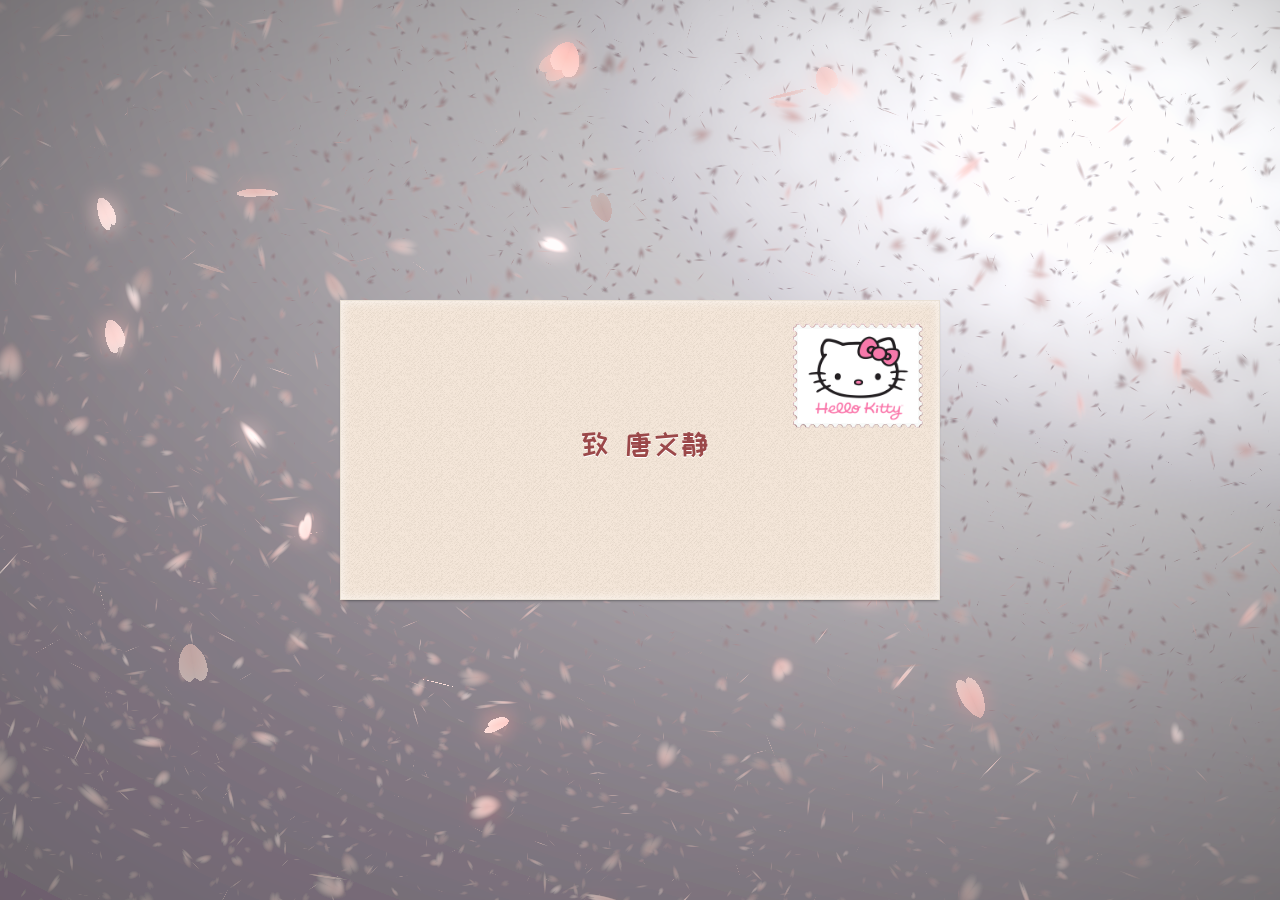
==== commit 7a32fb6d: "上传情书网页" ====
--- a/index.html
+++ b/index.html
@@ -1,12 +1,12 @@
 <!DOCTYPE html>
 <html>
 <head>
-<meta http-equiv="Content-Type" content="text/html; charset=UTF-8"/>
-<meta http-equiv="X-UA-Compatible" content="IE=edge,chrome=1"/>
-<meta name="viewport" content="width=device-width,initial-scale=1.0"/>
-<meta name="description" content="Put on headphones"/>
+<meta http-equiv="Content-Type" content="text/html; charset=UTF-8" />
+<meta http-equiv="X-UA-Compatible" content="IE=edge,chrome=1" />
+<meta name="viewport" content="width=device-width, initial-scale=1.0" />
+<meta name="description" content="Put on headphones" />
 <title>eLuvLetter</title>
-<link rel="shortcut icon" type="image/x-icon" href="[data-uri]"/>
+<link rel="shortcut icon" type="image/x-icon" href="[data-uri]" />
 <link href="https://fonts.googleapis.com/css2?family=Dancing+Script:wght@400;500;600;700&family=Ma+Shan+Zheng&family=ZCOOL+KuaiLe&family=ZCOOL+QingKe+HuangYou&display=swap" rel="stylesheet">
 <style>
 @font-face{font-family:'Satisfy';font-style:normal;font-weight:400;src:url('[data-uri]') format('woff2')}html,body,div,span,applet,object,iframe,h1,h2,h3,h4,h5,h6,p,blockquote,pre,a,abbr,acronym,address,big,cite,code,del,dfn,em,img,ins,kbd,q,s,samp,small,strike,strong,sub,sup,tt,var,b,u,i,center,dl,dt,dd,ol,ul,li,fieldset,form,label,legend,table,caption,tbody,tfoot,thead,tr,th,td,article,aside,canvas,details,embed,figure,figcaption,footer,header,hgroup,menu,nav,output,ruby,section,summary,time,mark,audio,video{margin:0;padding:0;border:0;font:inherit;font-size:100%;vertical-align:baseline}article,aside,details,figcaption,figure,footer,header,hgroup,menu,nav,section,summary{display:block}html{line-height:1;-ms-content-zooming:none}body{font-family:'Dancing Script','Satisfy','ZCOOL KuaiLe','ZCOOL QingKe HuangYou','Ma Shan Zheng','STKaiti','KaiTi',cursive,serif;color:#837362;background:#fbf8f7;opacity:0}a{color:#9b4849;text-decoration:none;display:block}.unselect{-webkit-user-select:none;-moz-user-select:none;-khtml-user-select:none;-ms-user-select:none;-o-user-select:none;user-select:none}#wax{display:block;width:150px;height:150px;background:url([data-uri]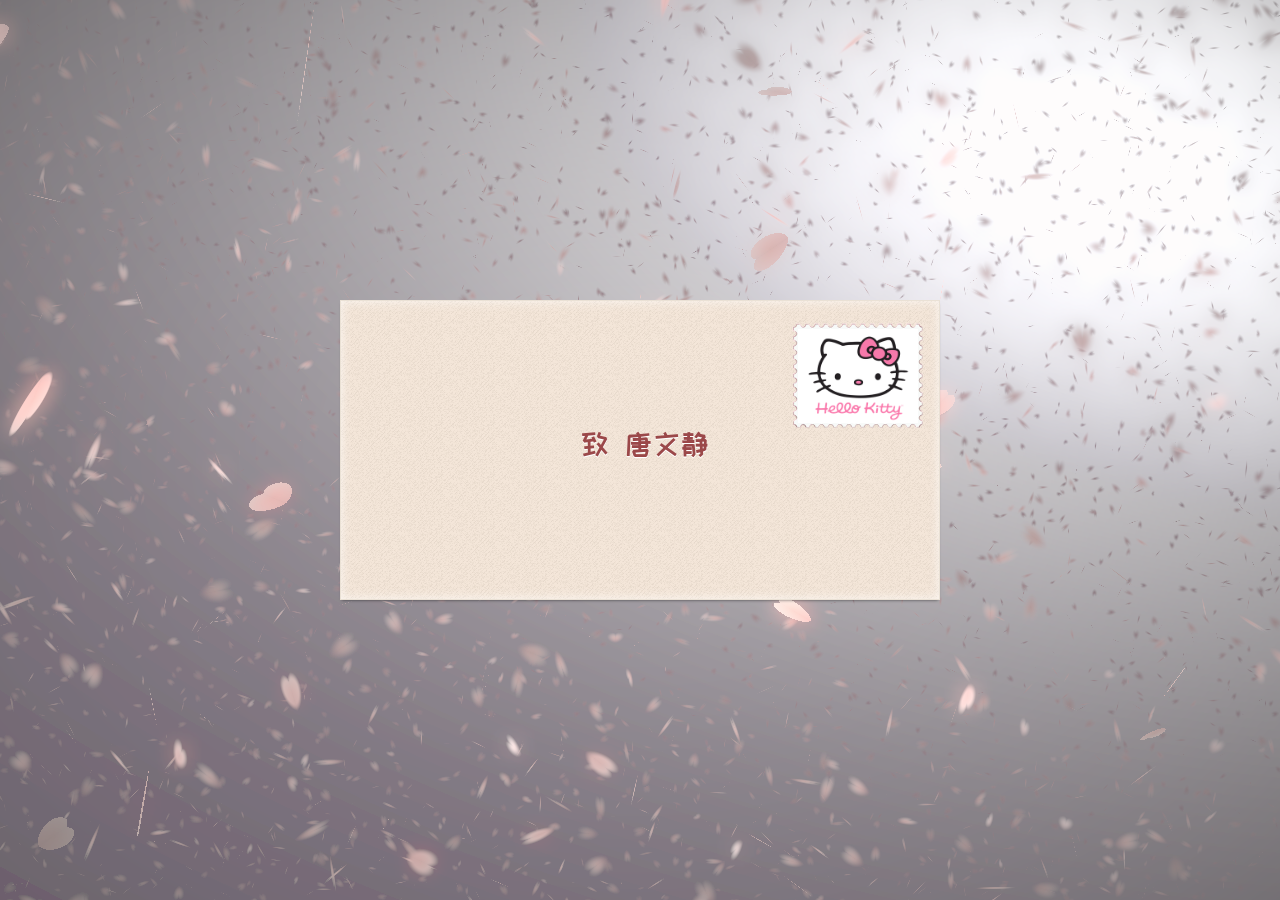
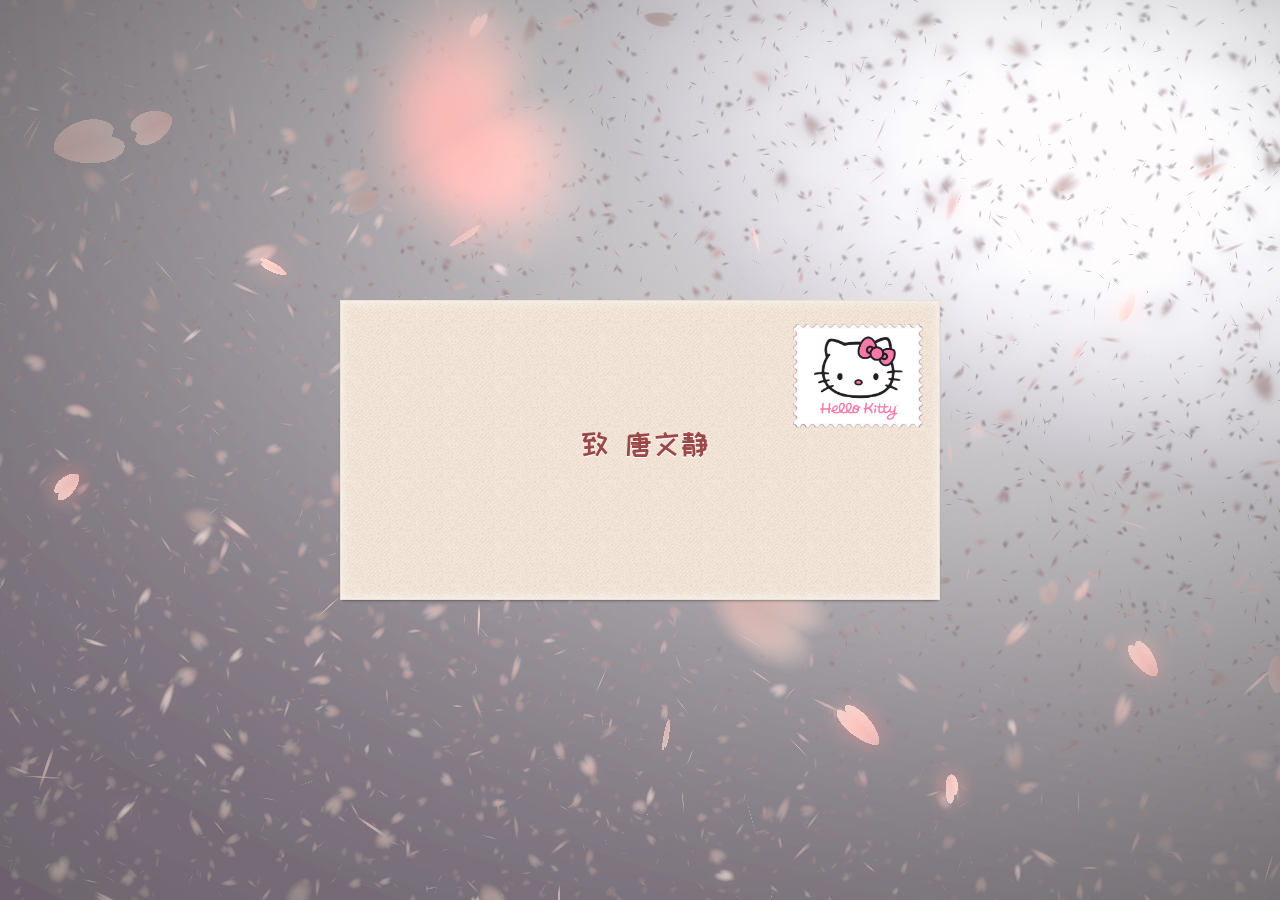
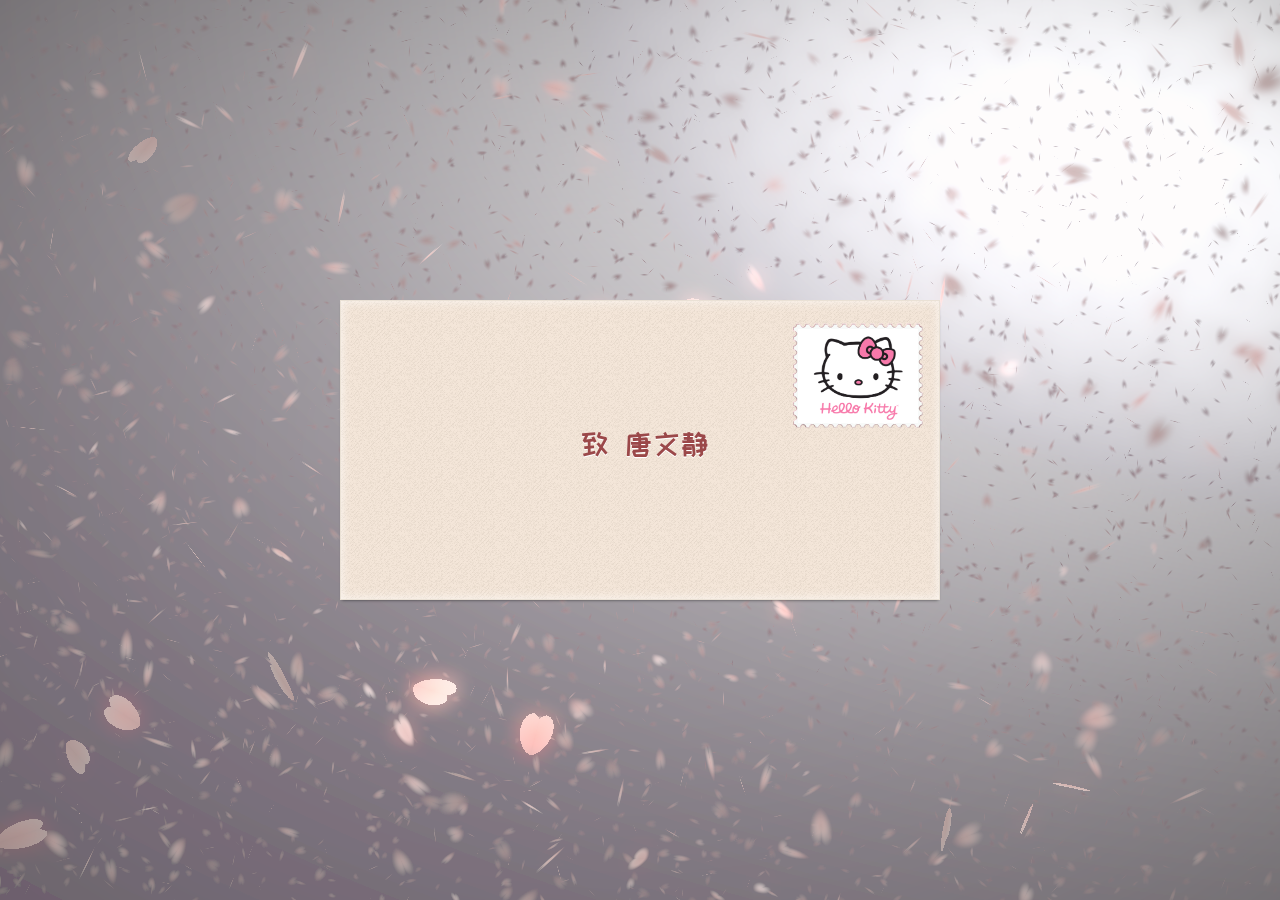
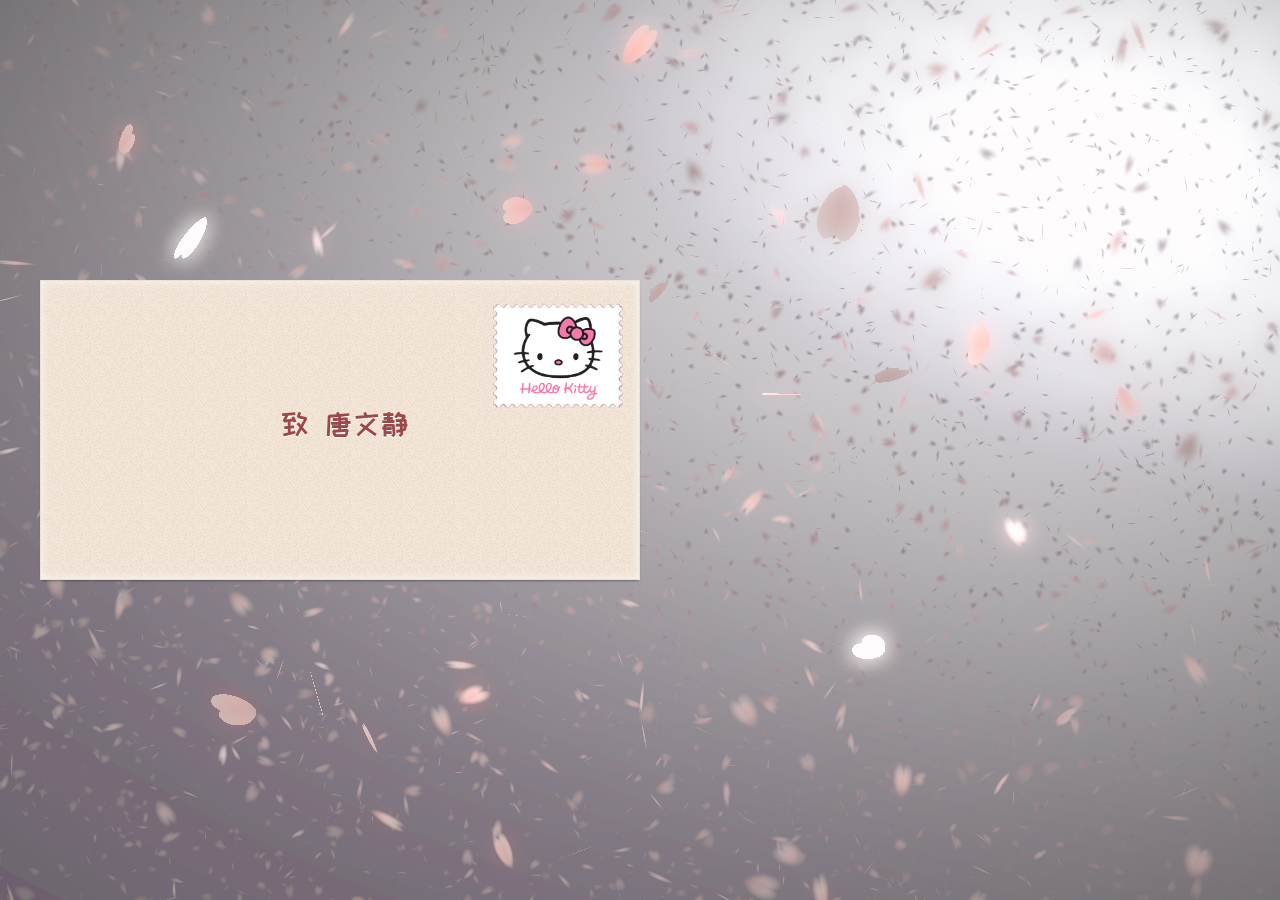
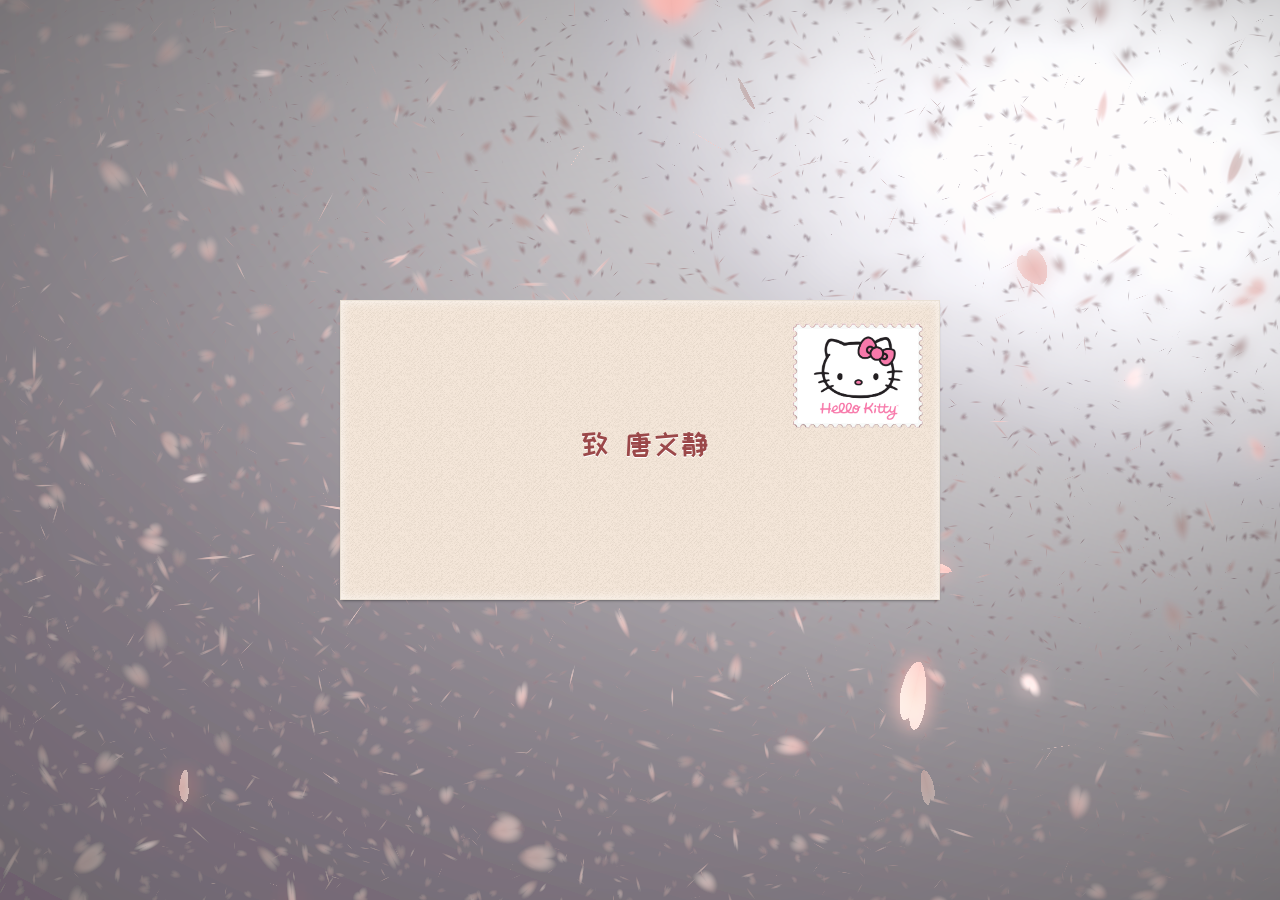
